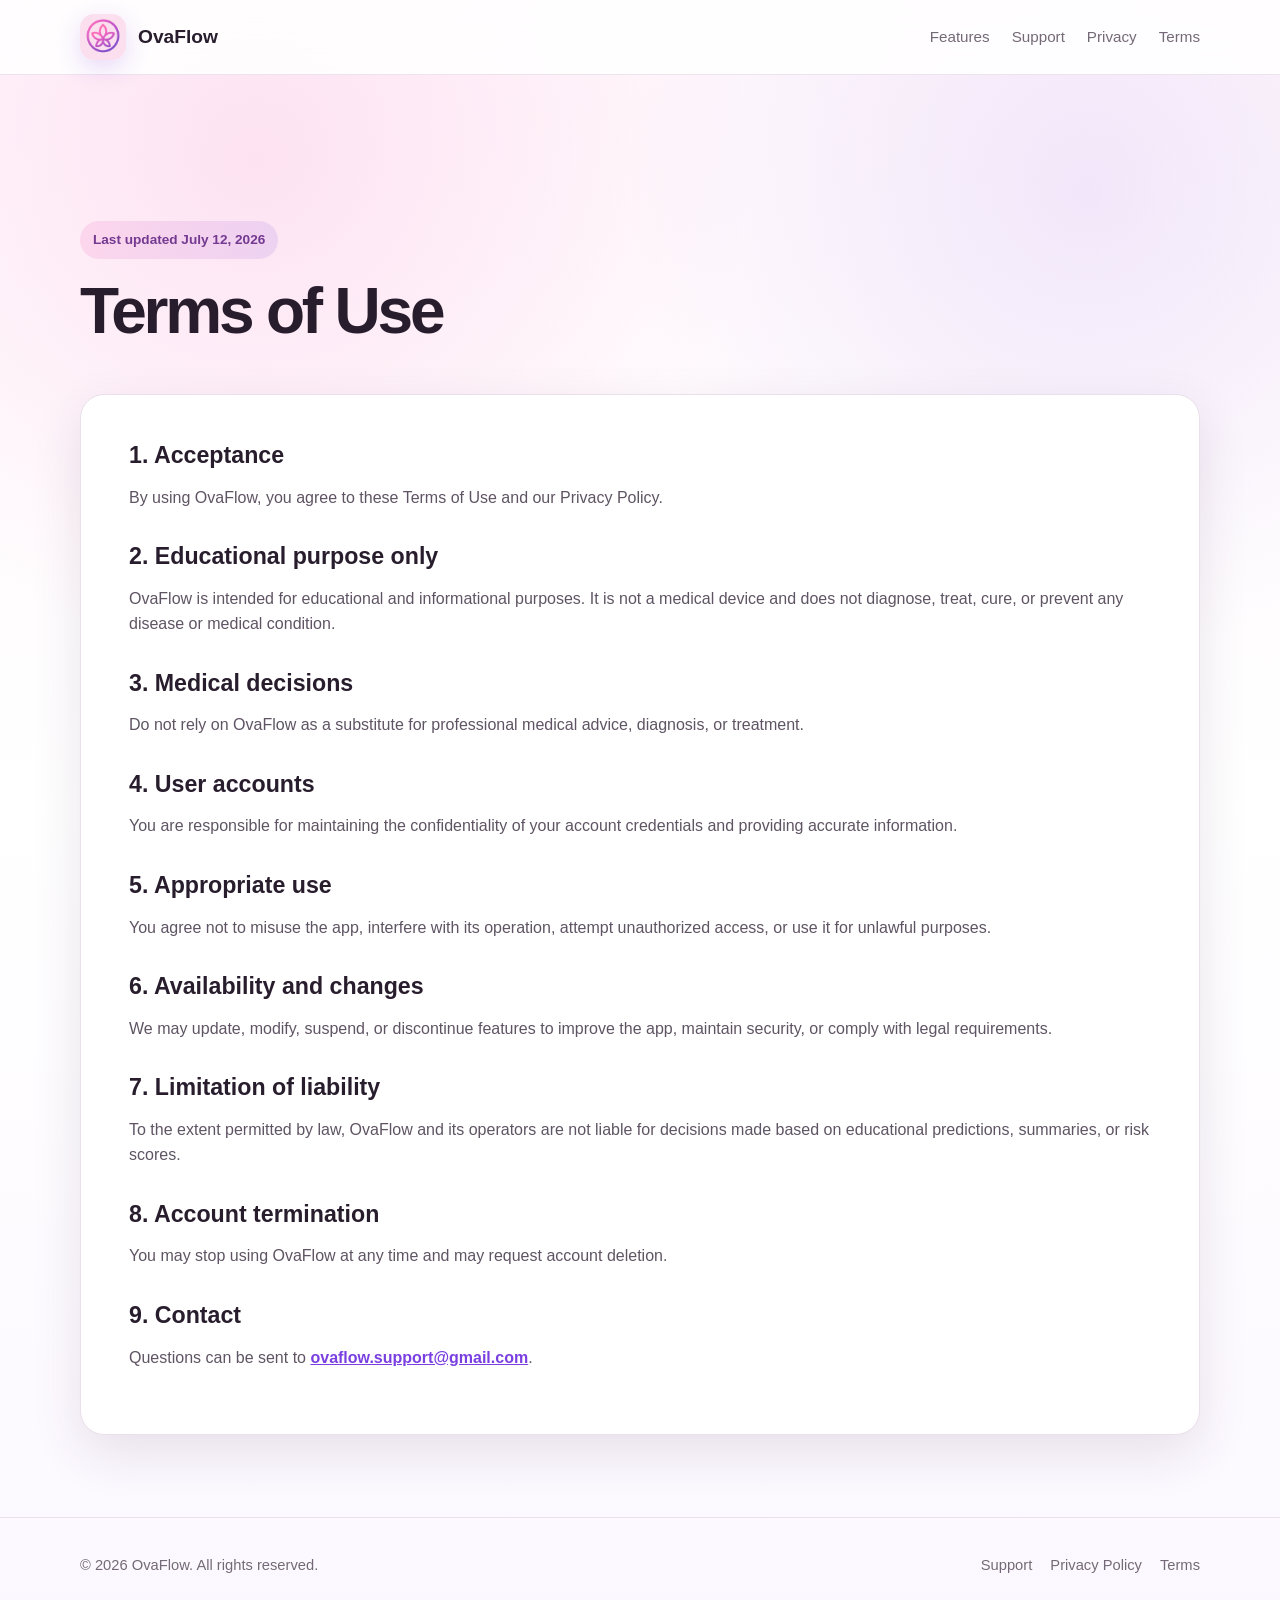
==== terms.html @ c5e87efd "Add files via upload" ====
<!doctype html><html lang="en"><head><meta charset="utf-8"><meta name="viewport" content="width=device-width,initial-scale=1"><title>Terms of Use — OvaFlow</title><link rel="icon" href="ovaflow-logo.png"><link rel="stylesheet" href="style.css"></head><body>
<header class="nav"><div class="container nav-inner"><a class="brand" href="index.html"><img src="ovaflow-logo.png" alt="OvaFlow logo"><span>OvaFlow</span></a><nav class="nav-links"><a href="index.html#features">Features</a><a href="support.html">Support</a><a href="privacy.html">Privacy</a><a href="terms.html">Terms</a></nav></div></header>
<main class="section"><div class="container"><div class="page-hero"><span class="eyebrow">Last updated July 12, 2026</span><h1>Terms of Use</h1></div><article class="prose"><h2>1. Acceptance</h2><p>By using OvaFlow, you agree to these Terms of Use and our Privacy Policy.</p><h2>2. Educational purpose only</h2><p>OvaFlow is intended for educational and informational purposes. It is not a medical device and does not diagnose, treat, cure, or prevent any disease or medical condition.</p><h2>3. Medical decisions</h2><p>Do not rely on OvaFlow as a substitute for professional medical advice, diagnosis, or treatment.</p><h2>4. User accounts</h2><p>You are responsible for maintaining the confidentiality of your account credentials and providing accurate information.</p><h2>5. Appropriate use</h2><p>You agree not to misuse the app, interfere with its operation, attempt unauthorized access, or use it for unlawful purposes.</p><h2>6. Availability and changes</h2><p>We may update, modify, suspend, or discontinue features to improve the app, maintain security, or comply with legal requirements.</p><h2>7. Limitation of liability</h2><p>To the extent permitted by law, OvaFlow and its operators are not liable for decisions made based on educational predictions, summaries, or risk scores.</p><h2>8. Account termination</h2><p>You may stop using OvaFlow at any time and may request account deletion.</p><h2>9. Contact</h2><p>Questions can be sent to <a href="mailto:ovaflow.support@gmail.com"><strong>ovaflow.support@gmail.com</strong></a>.</p></article></div></main><footer class="footer"><div class="container footer-inner"><div>© 2026 OvaFlow. All rights reserved.</div><div class="footer-links"><a href="support.html">Support</a><a href="privacy.html">Privacy Policy</a><a href="terms.html">Terms</a></div></div></footer></body></html>
---- style.css ----
:root{--text:#281d2d;--muted:#746a77;--pink:#ef3ba5;--purple:#7a3fe0;--border:#eadfea;--shadow:0 18px 50px rgba(70,40,80,.12)}
*{box-sizing:border-box}html{scroll-behavior:smooth}body{margin:0;font-family:Inter,-apple-system,BlinkMacSystemFont,"Segoe UI",sans-serif;color:var(--text);background:radial-gradient(circle at 20% 10%,rgba(239,59,165,.12),transparent 28%),radial-gradient(circle at 85% 12%,rgba(122,63,224,.1),transparent 26%),linear-gradient(180deg,#fff8fc,#fff 50%,#fcf8ff);line-height:1.6}a{color:inherit;text-decoration:none}img{display:block;max-width:100%}.container{width:min(1120px,calc(100% - 32px));margin:auto}.nav{position:sticky;top:0;z-index:10;background:rgba(255,255,255,.88);backdrop-filter:blur(16px);border-bottom:1px solid rgba(234,223,234,.85)}.nav-inner{min-height:74px;display:flex;align-items:center;justify-content:space-between;gap:22px}.brand{display:flex;align-items:center;gap:12px;font-weight:800;font-size:1.2rem}.brand img{width:46px;height:46px;border-radius:14px;object-fit:cover;box-shadow:0 8px 24px rgba(122,63,224,.18)}.nav-links{display:flex;gap:22px;color:var(--muted);font-size:.95rem}.nav-links a:hover{color:var(--purple)}.hero{padding:88px 0 72px}.hero-grid{display:grid;grid-template-columns:1.05fr .95fr;gap:64px;align-items:center}.eyebrow{display:inline-flex;padding:8px 13px;border-radius:999px;background:linear-gradient(90deg,rgba(239,59,165,.12),rgba(122,63,224,.12));color:#743a91;font-size:.85rem;font-weight:800;margin-bottom:20px}h1{margin:0 0 22px;font-size:clamp(2.8rem,6vw,5.1rem);line-height:1.02;letter-spacing:-.05em}.hero p{color:var(--muted);font-size:1.15rem;max-width:650px}.actions{display:flex;flex-wrap:wrap;gap:14px;margin-top:30px}.btn{min-height:50px;display:inline-flex;align-items:center;justify-content:center;padding:0 20px;border-radius:15px;font-weight:800;transition:.2s}.btn-primary{color:white;background:linear-gradient(90deg,var(--pink),var(--purple));box-shadow:0 14px 30px rgba(160,61,190,.24)}.btn-secondary{background:#fff;border:1px solid var(--border)}.btn:hover{transform:translateY(-2px)}.phone{width:min(390px,90vw);margin:auto;border:10px solid #211824;border-radius:44px;padding:8px;background:#211824;box-shadow:var(--shadow);overflow:hidden}.phone img{width:100%;border-radius:31px}.section{padding:82px 0}.section.alt{background:rgba(248,240,250,.68)}.section-head{max-width:720px;margin-bottom:38px}.section h2{margin:0 0 14px;font-size:clamp(2rem,4vw,3.15rem);line-height:1.1}.section-head p,.card p,.page-hero p{color:var(--muted)}.grid-3{display:grid;grid-template-columns:repeat(3,1fr);gap:22px}.card{background:#fff;border:1px solid var(--border);border-radius:22px;padding:25px;box-shadow:0 12px 34px rgba(69,35,78,.06)}.icon{width:50px;height:50px;display:grid;place-items:center;border-radius:15px;background:linear-gradient(145deg,rgba(239,59,165,.14),rgba(122,63,224,.14));margin-bottom:18px;font-size:1.3rem}.card h3{margin:0 0 8px}.notice{padding:20px 22px;border-radius:16px;border:1px solid var(--border);background:linear-gradient(90deg,rgba(239,59,165,.08),rgba(122,63,224,.08));color:#584c5c}.page-hero{padding:64px 0 28px}.page-hero h1{font-size:clamp(2.4rem,5vw,4.3rem)}.prose{background:#fff;border:1px solid var(--border);border-radius:24px;padding:clamp(24px,5vw,48px);box-shadow:var(--shadow)}.prose h2{margin-top:34px;font-size:1.45rem}.prose h2:first-child{margin-top:0}.prose p,.prose li{color:#5f5463}.prose a{color:var(--purple);text-decoration:underline}.faq details{background:#fff;border:1px solid var(--border);border-radius:16px;padding:18px 20px;margin-bottom:12px}.faq summary{cursor:pointer;font-weight:800}.faq p{color:var(--muted)}.footer{padding:36px 0;border-top:1px solid var(--border);color:var(--muted);font-size:.92rem}.footer-inner{display:flex;justify-content:space-between;gap:24px;flex-wrap:wrap}.footer-links{display:flex;gap:18px;flex-wrap:wrap}@media(max-width:860px){.hero-grid,.grid-3{grid-template-columns:1fr}.hero{padding-top:58px}.nav-links{display:none}}
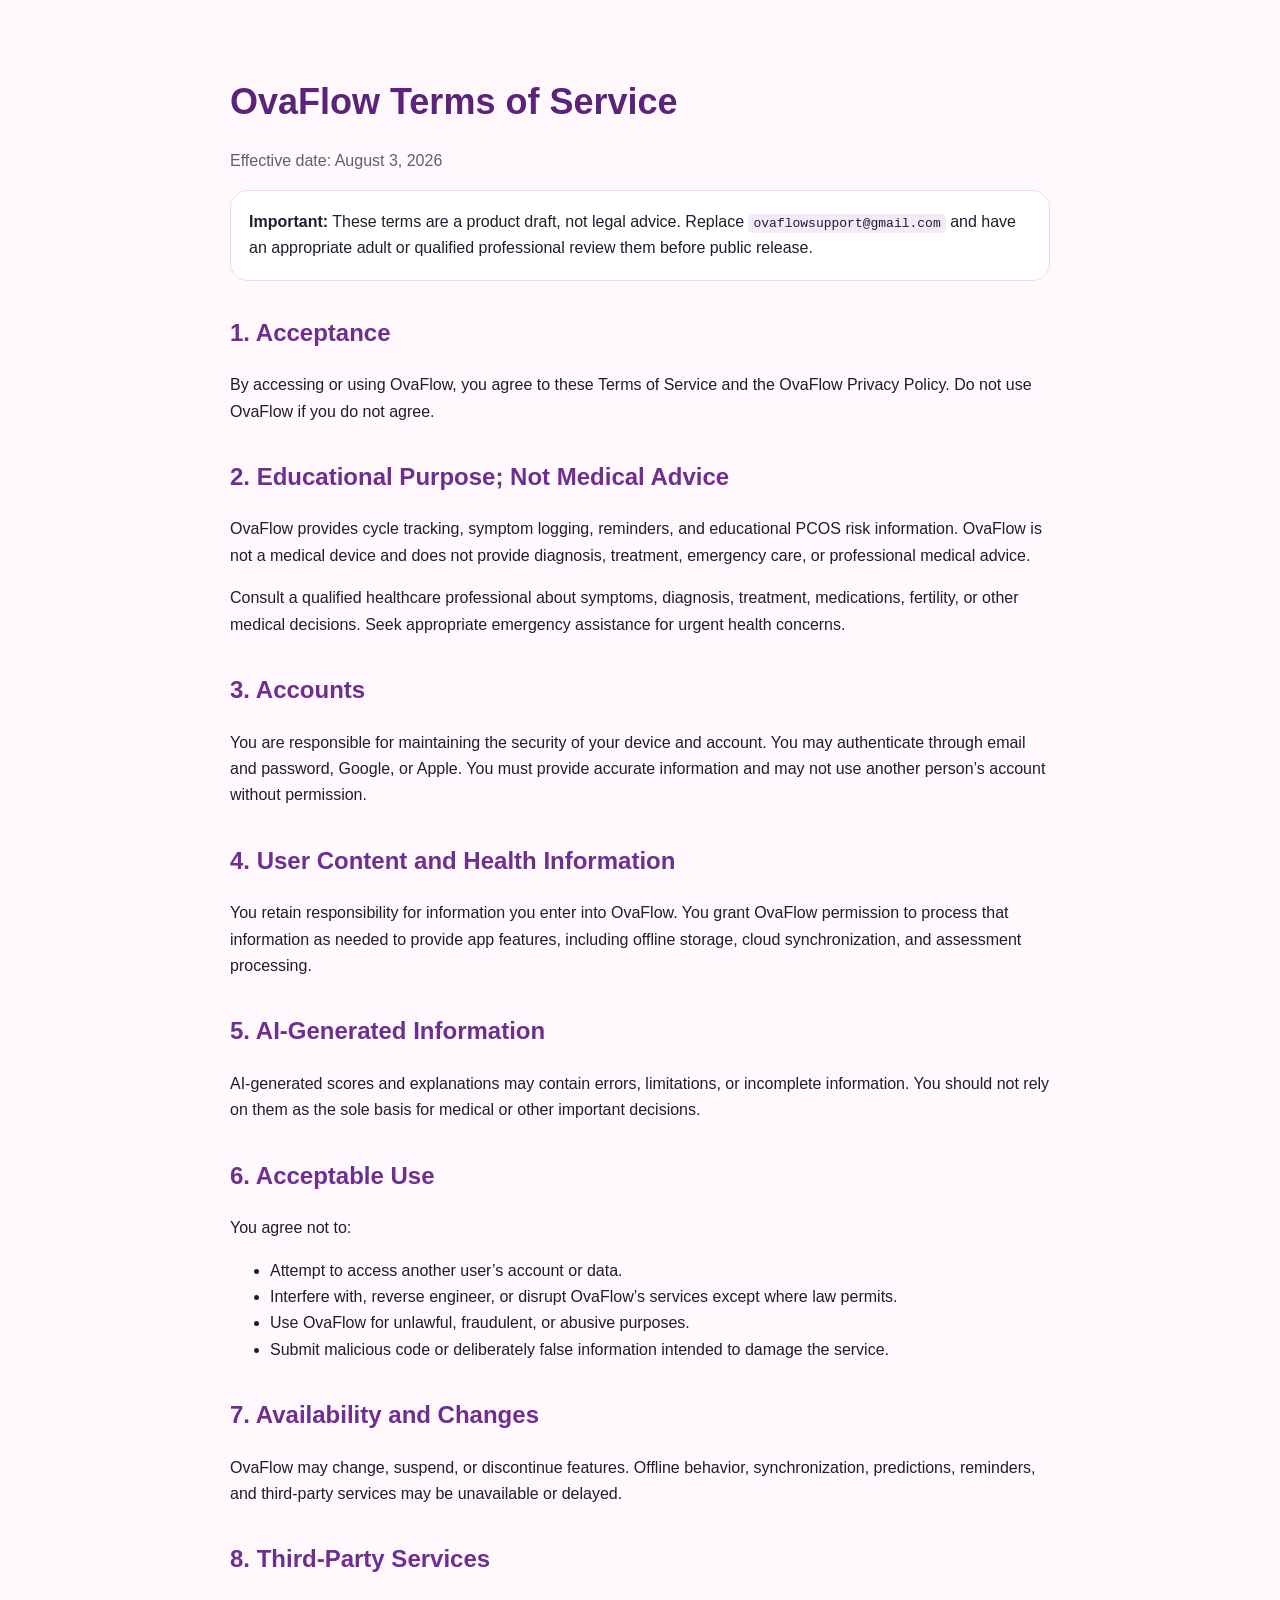
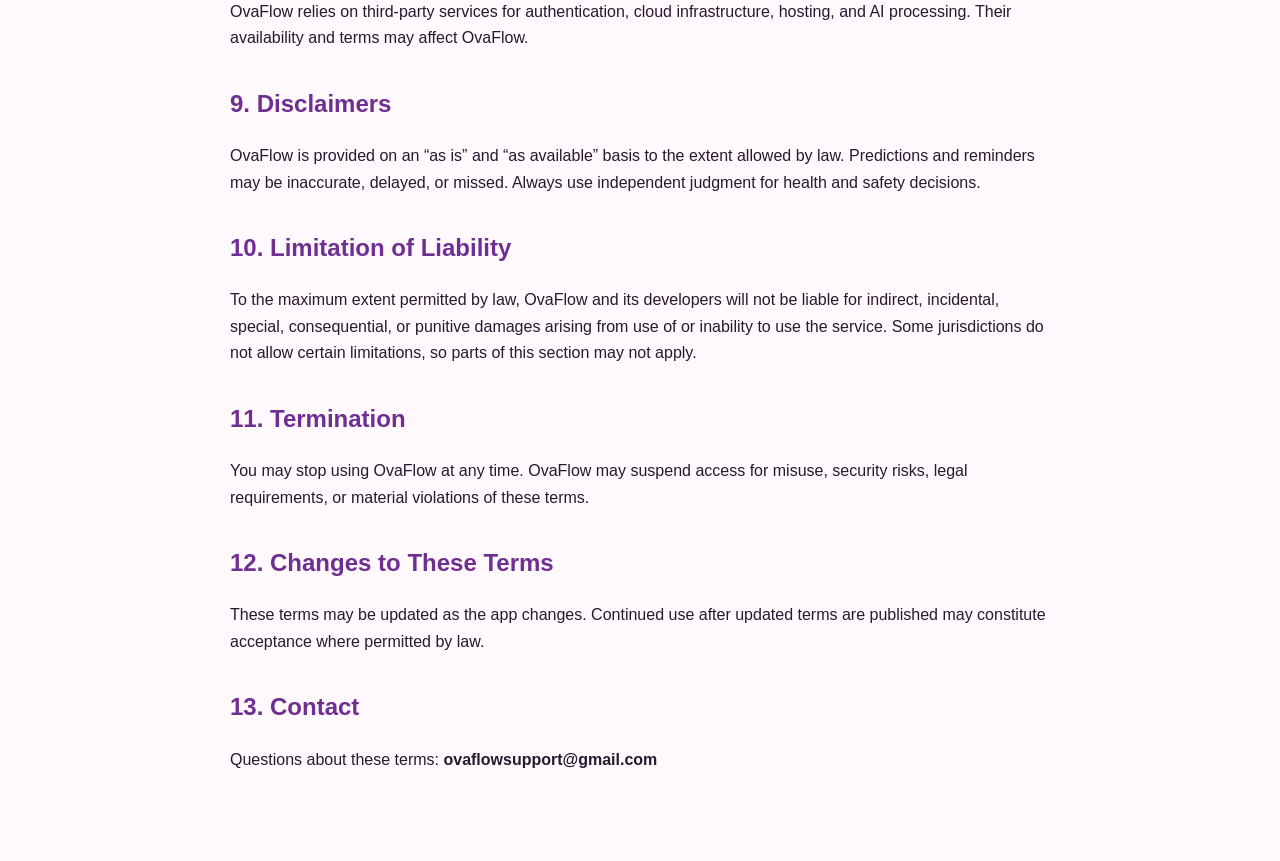
==== commit 502b1fed: "Add files via upload" ====
--- a/terms.html
+++ b/terms.html
@@ -1,3 +1,139 @@
-<!doctype html><html lang="en"><head><meta charset="utf-8"><meta name="viewport" content="width=device-width,initial-scale=1"><title>Terms of Use — OvaFlow</title><link rel="icon" href="ovaflow-logo.png"><link rel="stylesheet" href="style.css"></head><body>
-<header class="nav"><div class="container nav-inner"><a class="brand" href="index.html"><img src="ovaflow-logo.png" alt="OvaFlow logo"><span>OvaFlow</span></a><nav class="nav-links"><a href="index.html#features">Features</a><a href="support.html">Support</a><a href="privacy.html">Privacy</a><a href="terms.html">Terms</a></nav></div></header>
-<main class="section"><div class="container"><div class="page-hero"><span class="eyebrow">Last updated July 12, 2026</span><h1>Terms of Use</h1></div><article class="prose"><h2>1. Acceptance</h2><p>By using OvaFlow, you agree to these Terms of Use and our Privacy Policy.</p><h2>2. Educational purpose only</h2><p>OvaFlow is intended for educational and informational purposes. It is not a medical device and does not diagnose, treat, cure, or prevent any disease or medical condition.</p><h2>3. Medical decisions</h2><p>Do not rely on OvaFlow as a substitute for professional medical advice, diagnosis, or treatment.</p><h2>4. User accounts</h2><p>You are responsible for maintaining the confidentiality of your account credentials and providing accurate information.</p><h2>5. Appropriate use</h2><p>You agree not to misuse the app, interfere with its operation, attempt unauthorized access, or use it for unlawful purposes.</p><h2>6. Availability and changes</h2><p>We may update, modify, suspend, or discontinue features to improve the app, maintain security, or comply with legal requirements.</p><h2>7. Limitation of liability</h2><p>To the extent permitted by law, OvaFlow and its operators are not liable for decisions made based on educational predictions, summaries, or risk scores.</p><h2>8. Account termination</h2><p>You may stop using OvaFlow at any time and may request account deletion.</p><h2>9. Contact</h2><p>Questions can be sent to <a href="mailto:ovaflow.support@gmail.com"><strong>ovaflow.support@gmail.com</strong></a>.</p></article></div></main><footer class="footer"><div class="container footer-inner"><div>© 2026 OvaFlow. All rights reserved.</div><div class="footer-links"><a href="support.html">Support</a><a href="privacy.html">Privacy Policy</a><a href="terms.html">Terms</a></div></div></footer></body></html>
+<!doctype html>
+<html lang="en">
+<head>
+  <meta charset="utf-8" />
+  <meta name="viewport" content="width=device-width, initial-scale=1" />
+  <title>OvaFlow Terms of Service</title>
+  <meta
+    name="description"
+    content="Terms of Service for OvaFlow, a PCOS and menstrual-cycle tracking application."
+  />
+  <style>
+    :root { color-scheme: light; font-family: -apple-system, BlinkMacSystemFont, "Segoe UI", sans-serif; }
+    body { margin: 0; background: #fff8fc; color: #241b2f; line-height: 1.65; }
+    main { max-width: 820px; margin: 0 auto; padding: 48px 22px 72px; }
+    h1 { color: #5b247a; font-size: 2.25rem; margin-bottom: .25rem; }
+    h2 { color: #6f2f91; margin-top: 2rem; }
+    .meta, .note { color: #665b6e; }
+    .card { background: white; border: 1px solid #eadcf0; border-radius: 18px; padding: 18px; }
+    code { background: #f3eafa; padding: 2px 5px; border-radius: 5px; }
+  </style>
+</head>
+<body>
+<main>
+  <h1>OvaFlow Terms of Service</h1>
+  <p class="meta">Effective date: August 3, 2026</p>
+
+  <div class="card">
+    <strong>Important:</strong> These terms are a product draft, not
+    legal advice. Replace <code>ovaflowsupport@gmail.com</code> and
+    have an appropriate adult or qualified professional review them
+    before public release.
+  </div>
+
+  <h2>1. Acceptance</h2>
+  <p>
+    By accessing or using OvaFlow, you agree to these Terms of Service
+    and the OvaFlow Privacy Policy. Do not use OvaFlow if you do not
+    agree.
+  </p>
+
+  <h2>2. Educational Purpose; Not Medical Advice</h2>
+  <p>
+    OvaFlow provides cycle tracking, symptom logging, reminders, and
+    educational PCOS risk information. OvaFlow is not a medical device
+    and does not provide diagnosis, treatment, emergency care, or
+    professional medical advice.
+  </p>
+  <p>
+    Consult a qualified healthcare professional about symptoms,
+    diagnosis, treatment, medications, fertility, or other medical
+    decisions. Seek appropriate emergency assistance for urgent health
+    concerns.
+  </p>
+
+  <h2>3. Accounts</h2>
+  <p>
+    You are responsible for maintaining the security of your device and
+    account. You may authenticate through email and password, Google, or
+    Apple. You must provide accurate information and may not use another
+    person’s account without permission.
+  </p>
+
+  <h2>4. User Content and Health Information</h2>
+  <p>
+    You retain responsibility for information you enter into OvaFlow.
+    You grant OvaFlow permission to process that information as needed
+    to provide app features, including offline storage, cloud
+    synchronization, and assessment processing.
+  </p>
+
+  <h2>5. AI-Generated Information</h2>
+  <p>
+    AI-generated scores and explanations may contain errors,
+    limitations, or incomplete information. You should not rely on them
+    as the sole basis for medical or other important decisions.
+  </p>
+
+  <h2>6. Acceptable Use</h2>
+  <p>You agree not to:</p>
+  <ul>
+    <li>Attempt to access another user’s account or data.</li>
+    <li>Interfere with, reverse engineer, or disrupt OvaFlow’s services except where law permits.</li>
+    <li>Use OvaFlow for unlawful, fraudulent, or abusive purposes.</li>
+    <li>Submit malicious code or deliberately false information intended to damage the service.</li>
+  </ul>
+
+  <h2>7. Availability and Changes</h2>
+  <p>
+    OvaFlow may change, suspend, or discontinue features. Offline
+    behavior, synchronization, predictions, reminders, and third-party
+    services may be unavailable or delayed.
+  </p>
+
+  <h2>8. Third-Party Services</h2>
+  <p>
+    OvaFlow relies on third-party services for authentication, cloud
+    infrastructure, hosting, and AI processing. Their availability and
+    terms may affect OvaFlow.
+  </p>
+
+  <h2>9. Disclaimers</h2>
+  <p>
+    OvaFlow is provided on an “as is” and “as available” basis to the
+    extent allowed by law. Predictions and reminders may be inaccurate,
+    delayed, or missed. Always use independent judgment for health and
+    safety decisions.
+  </p>
+
+  <h2>10. Limitation of Liability</h2>
+  <p>
+    To the maximum extent permitted by law, OvaFlow and its developers
+    will not be liable for indirect, incidental, special, consequential,
+    or punitive damages arising from use of or inability to use the
+    service. Some jurisdictions do not allow certain limitations, so
+    parts of this section may not apply.
+  </p>
+
+  <h2>11. Termination</h2>
+  <p>
+    You may stop using OvaFlow at any time. OvaFlow may suspend access
+    for misuse, security risks, legal requirements, or material
+    violations of these terms.
+  </p>
+
+  <h2>12. Changes to These Terms</h2>
+  <p>
+    These terms may be updated as the app changes. Continued use after
+    updated terms are published may constitute acceptance where
+    permitted by law.
+  </p>
+
+  <h2>13. Contact</h2>
+  <p>
+    Questions about these terms:
+    <strong>ovaflowsupport@gmail.com</strong>
+  </p>
+</main>
+</body>
+</html>
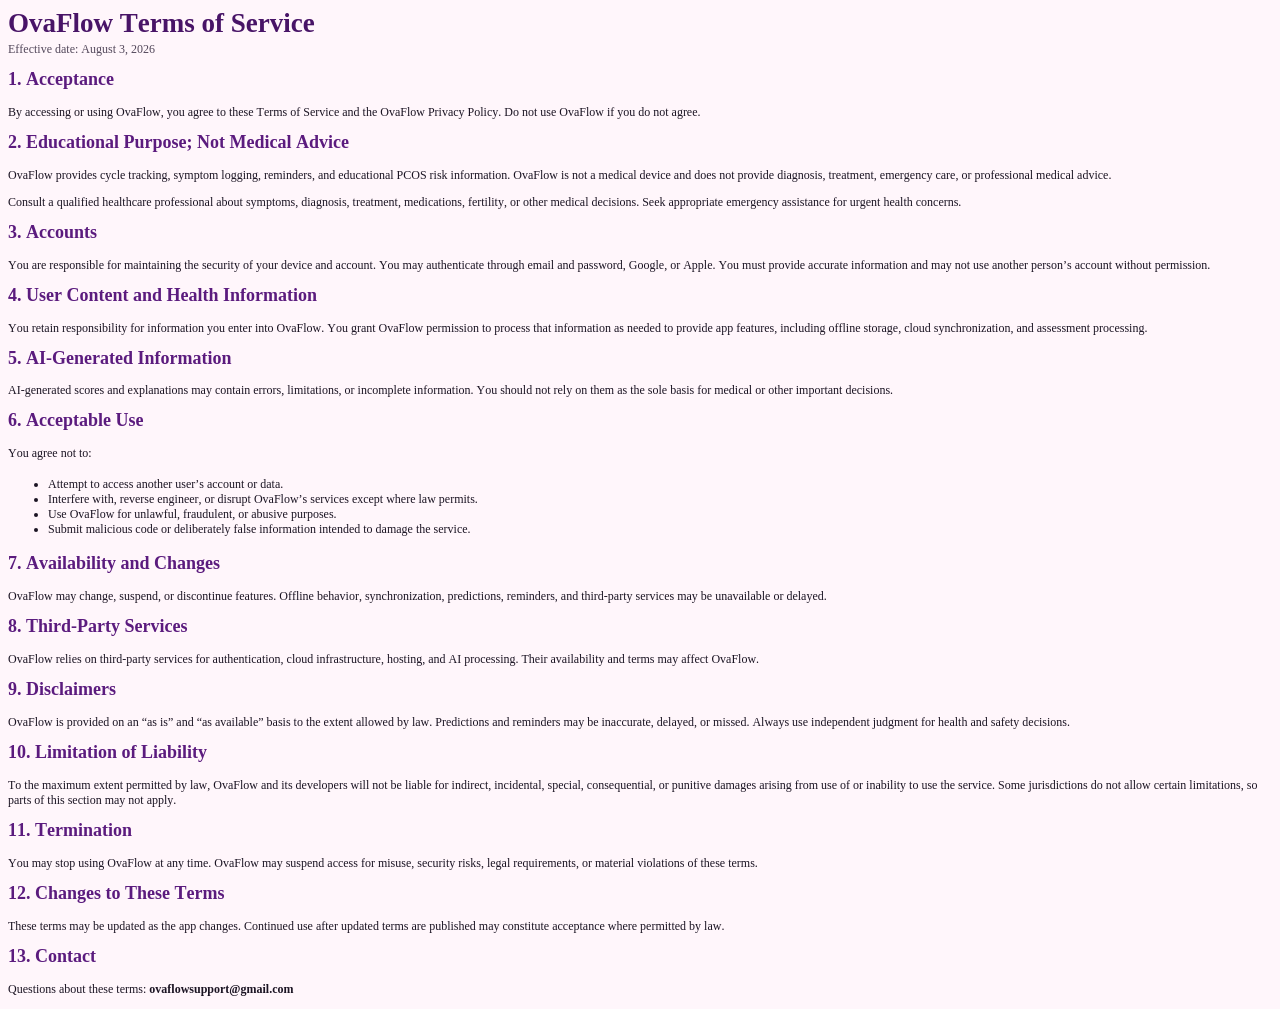
==== commit ee0dc66d: "Add files via upload" ====
--- a/terms.html
+++ b/terms.html
@@ -1,139 +1,57 @@
-<!doctype html>
-<html lang="en">
+<!DOCTYPE html PUBLIC "-//W3C//DTD HTML 4.01//EN" "http://www.w3.org/TR/html4/strict.dtd">
+<html>
 <head>
-  <meta charset="utf-8" />
-  <meta name="viewport" content="width=device-width, initial-scale=1" />
-  <title>OvaFlow Terms of Service</title>
-  <meta
-    name="description"
-    content="Terms of Service for OvaFlow, a PCOS and menstrual-cycle tracking application."
-  />
-  <style>
-    :root { color-scheme: light; font-family: -apple-system, BlinkMacSystemFont, "Segoe UI", sans-serif; }
-    body { margin: 0; background: #fff8fc; color: #241b2f; line-height: 1.65; }
-    main { max-width: 820px; margin: 0 auto; padding: 48px 22px 72px; }
-    h1 { color: #5b247a; font-size: 2.25rem; margin-bottom: .25rem; }
-    h2 { color: #6f2f91; margin-top: 2rem; }
-    .meta, .note { color: #665b6e; }
-    .card { background: white; border: 1px solid #eadcf0; border-radius: 18px; padding: 18px; }
-    code { background: #f3eafa; padding: 2px 5px; border-radius: 5px; }
+  <meta http-equiv="Content-Type" content="text/html; charset=utf-8">
+  <meta http-equiv="Content-Style-Type" content="text/css">
+  <title></title>
+  <meta name="Description" content="Terms of Service for OvaFlow, a PCOS and menstrual-cycle tracking application.">
+  <meta name="Generator" content="Cocoa HTML Writer">
+  <meta name="CocoaVersion" content="2685.3">
+  <style type="text/css">
+    body {background-color: #fff6fb}
+    p.p2 {margin: 0.0px 0.0px 12.0px 0.0px; font: 12.0px 'Helvetica Neue'; color: #53485b; -webkit-text-stroke: #53485b}
+    p.p4 {margin: 0.0px 0.0px 12.0px 0.0px; font: 12.0px 'Helvetica Neue'; color: #1b1423; -webkit-text-stroke: #1b1423}
+    li.li5 {margin: 0.0px 0.0px 0.0px 0.0px; font: 12.0px 'Helvetica Neue'; color: #1b1423; -webkit-text-stroke: #1b1423}
+    span.s1 {font-kerning: none}
+    span.s2 {-webkit-text-stroke: 0px #000000}
+    ul.ul1 {list-style-type: disc}
   </style>
 </head>
 <body>
-<main>
-  <h1>OvaFlow Terms of Service</h1>
-  <p class="meta">Effective date: August 3, 2026</p>
-
-  <div class="card">
-    <strong>Important:</strong> These terms are a product draft, not
-    legal advice. Replace <code>ovaflowsupport@gmail.com</code> and
-    have an appropriate adult or qualified professional review them
-    before public release.
-  </div>
-
-  <h2>1. Acceptance</h2>
-  <p>
-    By accessing or using OvaFlow, you agree to these Terms of Service
-    and the OvaFlow Privacy Policy. Do not use OvaFlow if you do not
-    agree.
-  </p>
-
-  <h2>2. Educational Purpose; Not Medical Advice</h2>
-  <p>
-    OvaFlow provides cycle tracking, symptom logging, reminders, and
-    educational PCOS risk information. OvaFlow is not a medical device
-    and does not provide diagnosis, treatment, emergency care, or
-    professional medical advice.
-  </p>
-  <p>
-    Consult a qualified healthcare professional about symptoms,
-    diagnosis, treatment, medications, fertility, or other medical
-    decisions. Seek appropriate emergency assistance for urgent health
-    concerns.
-  </p>
-
-  <h2>3. Accounts</h2>
-  <p>
-    You are responsible for maintaining the security of your device and
-    account. You may authenticate through email and password, Google, or
-    Apple. You must provide accurate information and may not use another
-    person’s account without permission.
-  </p>
-
-  <h2>4. User Content and Health Information</h2>
-  <p>
-    You retain responsibility for information you enter into OvaFlow.
-    You grant OvaFlow permission to process that information as needed
-    to provide app features, including offline storage, cloud
-    synchronization, and assessment processing.
-  </p>
-
-  <h2>5. AI-Generated Information</h2>
-  <p>
-    AI-generated scores and explanations may contain errors,
-    limitations, or incomplete information. You should not rely on them
-    as the sole basis for medical or other important decisions.
-  </p>
-
-  <h2>6. Acceptable Use</h2>
-  <p>You agree not to:</p>
-  <ul>
-    <li>Attempt to access another user’s account or data.</li>
-    <li>Interfere with, reverse engineer, or disrupt OvaFlow’s services except where law permits.</li>
-    <li>Use OvaFlow for unlawful, fraudulent, or abusive purposes.</li>
-    <li>Submit malicious code or deliberately false information intended to damage the service.</li>
-  </ul>
-
-  <h2>7. Availability and Changes</h2>
-  <p>
-    OvaFlow may change, suspend, or discontinue features. Offline
-    behavior, synchronization, predictions, reminders, and third-party
-    services may be unavailable or delayed.
-  </p>
-
-  <h2>8. Third-Party Services</h2>
-  <p>
-    OvaFlow relies on third-party services for authentication, cloud
-    infrastructure, hosting, and AI processing. Their availability and
-    terms may affect OvaFlow.
-  </p>
-
-  <h2>9. Disclaimers</h2>
-  <p>
-    OvaFlow is provided on an “as is” and “as available” basis to the
-    extent allowed by law. Predictions and reminders may be inaccurate,
-    delayed, or missed. Always use independent judgment for health and
-    safety decisions.
-  </p>
-
-  <h2>10. Limitation of Liability</h2>
-  <p>
-    To the maximum extent permitted by law, OvaFlow and its developers
-    will not be liable for indirect, incidental, special, consequential,
-    or punitive damages arising from use of or inability to use the
-    service. Some jurisdictions do not allow certain limitations, so
-    parts of this section may not apply.
-  </p>
-
-  <h2>11. Termination</h2>
-  <p>
-    You may stop using OvaFlow at any time. OvaFlow may suspend access
-    for misuse, security risks, legal requirements, or material
-    violations of these terms.
-  </p>
-
-  <h2>12. Changes to These Terms</h2>
-  <p>
-    These terms may be updated as the app changes. Continued use after
-    updated terms are published may constitute acceptance where
-    permitted by law.
-  </p>
-
-  <h2>13. Contact</h2>
-  <p>
-    Questions about these terms:
-    <strong>ovaflowsupport@gmail.com</strong>
-  </p>
-</main>
+<h1 style="margin: 0.0px 0.0px 3.0px 0.0px; font: 27.0px 'Helvetica Neue'; color: #481467; -webkit-text-stroke: #481467"><span class="s1"><b>OvaFlow Terms of Service</b></span></h1>
+<p class="p2"><span class="s1">Effective date: August 3, 2026</span></p>
+<h2 style="margin: 0.0px 0.0px 14.9px 0.0px; font: 18.0px 'Helvetica Neue'; color: #5b1b7e; -webkit-text-stroke: #5b1b7e"><span class="s1"><b>1. Acceptance</b></span></h2>
+<p class="p4"><span class="s1">By accessing or using OvaFlow, you agree to these Terms of Service and the OvaFlow Privacy Policy. Do not use OvaFlow if you do not agree.</span></p>
+<h2 style="margin: 0.0px 0.0px 14.9px 0.0px; font: 18.0px 'Helvetica Neue'; color: #5b1b7e; -webkit-text-stroke: #5b1b7e"><span class="s1"><b>2. Educational Purpose; Not Medical Advice</b></span></h2>
+<p class="p4"><span class="s1">OvaFlow provides cycle tracking, symptom logging, reminders, and educational PCOS risk information. OvaFlow is not a medical device and does not provide diagnosis, treatment, emergency care, or professional medical advice.</span></p>
+<p class="p4"><span class="s1">Consult a qualified healthcare professional about symptoms, diagnosis, treatment, medications, fertility, or other medical decisions. Seek appropriate emergency assistance for urgent health concerns.</span></p>
+<h2 style="margin: 0.0px 0.0px 14.9px 0.0px; font: 18.0px 'Helvetica Neue'; color: #5b1b7e; -webkit-text-stroke: #5b1b7e"><span class="s1"><b>3. Accounts</b></span></h2>
+<p class="p4"><span class="s1">You are responsible for maintaining the security of your device and account. You may authenticate through email and password, Google, or Apple. You must provide accurate information and may not use another person’s account without permission.</span></p>
+<h2 style="margin: 0.0px 0.0px 14.9px 0.0px; font: 18.0px 'Helvetica Neue'; color: #5b1b7e; -webkit-text-stroke: #5b1b7e"><span class="s1"><b>4. User Content and Health Information</b></span></h2>
+<p class="p4"><span class="s1">You retain responsibility for information you enter into OvaFlow. You grant OvaFlow permission to process that information as needed to provide app features, including offline storage, cloud synchronization, and assessment processing.</span></p>
+<h2 style="margin: 0.0px 0.0px 14.9px 0.0px; font: 18.0px 'Helvetica Neue'; color: #5b1b7e; -webkit-text-stroke: #5b1b7e"><span class="s1"><b>5. AI-Generated Information</b></span></h2>
+<p class="p4"><span class="s1">AI-generated scores and explanations may contain errors, limitations, or incomplete information. You should not rely on them as the sole basis for medical or other important decisions.</span></p>
+<h2 style="margin: 0.0px 0.0px 14.9px 0.0px; font: 18.0px 'Helvetica Neue'; color: #5b1b7e; -webkit-text-stroke: #5b1b7e"><span class="s1"><b>6. Acceptable Use</b></span></h2>
+<p class="p4"><span class="s1">You agree not to:</span></p>
+<ul class="ul1">
+  <li class="li5"><span class="s2"></span><span class="s1">Attempt to access another user’s account or data.</span></li>
+  <li class="li5"><span class="s2"></span><span class="s1">Interfere with, reverse engineer, or disrupt OvaFlow’s services except where law permits.</span></li>
+  <li class="li5"><span class="s2"></span><span class="s1">Use OvaFlow for unlawful, fraudulent, or abusive purposes.</span></li>
+  <li class="li5"><span class="s2"></span><span class="s1">Submit malicious code or deliberately false information intended to damage the service.</span></li>
+</ul>
+<h2 style="margin: 0.0px 0.0px 14.9px 0.0px; font: 18.0px 'Helvetica Neue'; color: #5b1b7e; -webkit-text-stroke: #5b1b7e"><span class="s1"><b>7. Availability and Changes</b></span></h2>
+<p class="p4"><span class="s1">OvaFlow may change, suspend, or discontinue features. Offline behavior, synchronization, predictions, reminders, and third-party services may be unavailable or delayed.</span></p>
+<h2 style="margin: 0.0px 0.0px 14.9px 0.0px; font: 18.0px 'Helvetica Neue'; color: #5b1b7e; -webkit-text-stroke: #5b1b7e"><span class="s1"><b>8. Third-Party Services</b></span></h2>
+<p class="p4"><span class="s1">OvaFlow relies on third-party services for authentication, cloud infrastructure, hosting, and AI processing. Their availability and terms may affect OvaFlow.</span></p>
+<h2 style="margin: 0.0px 0.0px 14.9px 0.0px; font: 18.0px 'Helvetica Neue'; color: #5b1b7e; -webkit-text-stroke: #5b1b7e"><span class="s1"><b>9. Disclaimers</b></span></h2>
+<p class="p4"><span class="s1">OvaFlow is provided on an “as is” and “as available” basis to the extent allowed by law. Predictions and reminders may be inaccurate, delayed, or missed. Always use independent judgment for health and safety decisions.</span></p>
+<h2 style="margin: 0.0px 0.0px 14.9px 0.0px; font: 18.0px 'Helvetica Neue'; color: #5b1b7e; -webkit-text-stroke: #5b1b7e"><span class="s1"><b>10. Limitation of Liability</b></span></h2>
+<p class="p4"><span class="s1">To the maximum extent permitted by law, OvaFlow and its developers will not be liable for indirect, incidental, special, consequential, or punitive damages arising from use of or inability to use the service. Some jurisdictions do not allow certain limitations, so parts of this section may not apply.</span></p>
+<h2 style="margin: 0.0px 0.0px 14.9px 0.0px; font: 18.0px 'Helvetica Neue'; color: #5b1b7e; -webkit-text-stroke: #5b1b7e"><span class="s1"><b>11. Termination</b></span></h2>
+<p class="p4"><span class="s1">You may stop using OvaFlow at any time. OvaFlow may suspend access for misuse, security risks, legal requirements, or material violations of these terms.</span></p>
+<h2 style="margin: 0.0px 0.0px 14.9px 0.0px; font: 18.0px 'Helvetica Neue'; color: #5b1b7e; -webkit-text-stroke: #5b1b7e"><span class="s1"><b>12. Changes to These Terms</b></span></h2>
+<p class="p4"><span class="s1">These terms may be updated as the app changes. Continued use after updated terms are published may constitute acceptance where permitted by law.</span></p>
+<h2 style="margin: 0.0px 0.0px 14.9px 0.0px; font: 18.0px 'Helvetica Neue'; color: #5b1b7e; -webkit-text-stroke: #5b1b7e"><span class="s1"><b>13. Contact</b></span></h2>
+<p class="p4"><span class="s1">Questions about these terms: <b>ovaflowsupport@gmail.com</b><b></b></span></p>
 </body>
 </html>
